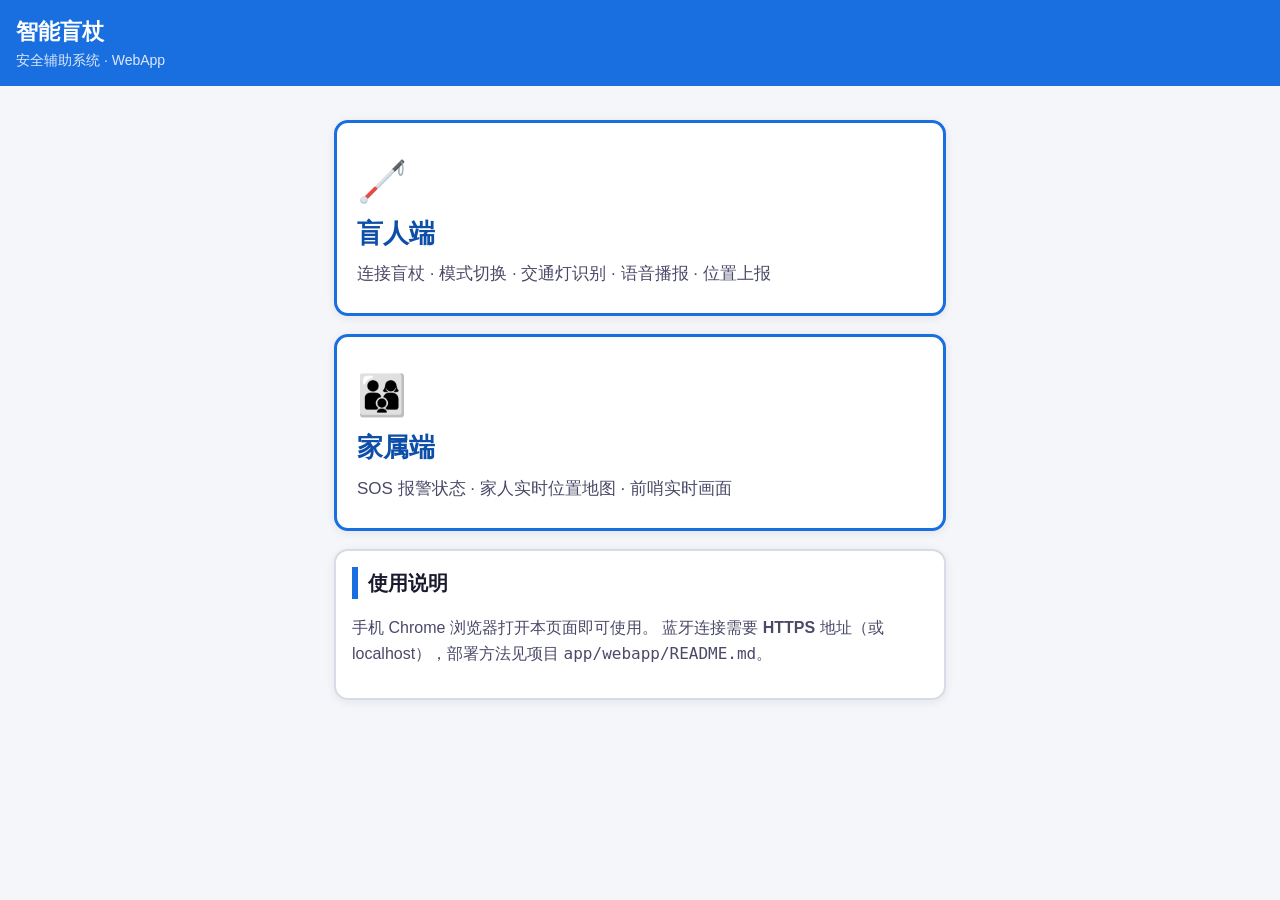
==== app/webapp/index.html @ f55bf278 "feat(app): WebApp 重构落地 + 双端 APK 壳工程（Actions 云编译） - app/webapp: 零依赖纯静态 WebApp（盲人端+家属端，协议 37/37 单测通过） " ====
<!DOCTYPE html>
<html lang="zh-CN">
<head>
  <meta charset="UTF-8">
  <meta name="viewport" content="width=device-width, initial-scale=1.0, viewport-fit=cover">
  <meta name="theme-color" content="#1a6fe0">
  <title>智能盲杖 · App</title>
  <link rel="stylesheet" href="css/app.css">
</head>
<body>
  <header class="app-header">
    <h1>智能盲杖<span class="sub">安全辅助系统 · WebApp</span></h1>
  </header>

  <main class="page">
    <a class="role-entry" href="blind.html" aria-label="进入盲人端">
      <div class="role-icon" aria-hidden="true">🦯</div>
      <div class="role-title">盲人端</div>
      <div class="role-desc">连接盲杖 · 模式切换 · 交通灯识别 · 语音播报 · 位置上报</div>
    </a>

    <a class="role-entry" href="family.html" aria-label="进入家属端">
      <div class="role-icon" aria-hidden="true">👨‍👩‍👦</div>
      <div class="role-title">家属端</div>
      <div class="role-desc">SOS 报警状态 · 家人实时位置地图 · 前哨实时画面</div>
    </a>

    <div class="card">
      <h2>使用说明</h2>
      <p style="font-size:16px;color:var(--c-text-sub)">
        手机 Chrome 浏览器打开本页面即可使用。
        蓝牙连接需要 <b>HTTPS</b> 地址（或 localhost），部署方法见项目
        <code>app/webapp/README.md</code>。
      </p>
    </div>
  </main>

  <div class="toast-area" id="toastArea" aria-live="polite"></div>
</body>
</html>
---- app/webapp/css/app.css ----
/* =============================================================
   app.css — 智能盲杖 WebApp 设计系统
   设计原则（无障碍优先，服务视障用户）：
   1. 超大字体（基础 18px，关键信息 22~34px）
   2. 高对比度配色（WCAG AA+）
   3. 大触控目标（按钮最小 64px 高）
   ============================================================= */

:root {
  --c-bg: #f5f6fa;
  --c-card: #ffffff;
  --c-text: #1a1a2e;
  --c-text-sub: #4a4a68;
  --c-primary: #1a6fe0;
  --c-primary-dark: #0d4fa8;
  --c-success: #0e8a3e;
  --c-warning: #b7791f;
  --c-danger: #cf3030;
  --c-border: #d8dbe6;
  --radius: 14px;
  --shadow: 0 2px 10px rgba(26, 26, 46, .08);
}

* { box-sizing: border-box; -webkit-tap-highlight-color: transparent; }

html, body {
  margin: 0; padding: 0;
  background: var(--c-bg);
  color: var(--c-text);
  font-family: -apple-system, "PingFang SC", "Microsoft YaHei", "Noto Sans SC", sans-serif;
  font-size: 18px;
  line-height: 1.6;
}

/* ---------- 顶部导航 ---------- */
.app-header {
  background: var(--c-primary);
  color: #fff;
  padding: 14px 16px;
  display: flex; align-items: center; justify-content: space-between;
  position: sticky; top: 0; z-index: 10;
}
.app-header h1 { margin: 0; font-size: 22px; font-weight: 700; }
.app-header .sub { font-size: 14px; opacity: .85; display: block; font-weight: 400; }
.back-link {
  color: #fff; text-decoration: none; font-size: 16px;
  border: 2px solid rgba(255,255,255,.6); border-radius: 10px;
  padding: 6px 12px; white-space: nowrap;
}

/* ---------- 主体容器 ---------- */
.page { max-width: 640px; margin: 0 auto; padding: 16px 14px 90px; }

/* ---------- 卡片分区 ---------- */
.card {
  background: var(--c-card);
  border: 2px solid var(--c-border);
  border-radius: var(--radius);
  box-shadow: var(--shadow);
  padding: 16px;
  margin-bottom: 16px;
}
.card h2 {
  margin: 0 0 12px;
  font-size: 20px;
  border-left: 6px solid var(--c-primary);
  padding-left: 10px;
}

/* ---------- 状态行 ---------- */
.row {
  display: flex; align-items: center; justify-content: space-between;
  gap: 10px; padding: 10px 4px;
  border-bottom: 1px dashed var(--c-border);
  min-height: 52px;
}
.row:last-child { border-bottom: none; }
.row .label { color: var(--c-text-sub); font-size: 17px; flex-shrink: 0; }
.row .value { font-size: 22px; font-weight: 700; text-align: right; word-break: break-all; }
.value.ok     { color: var(--c-success); }
.value.warn   { color: var(--c-warning); }
.value.danger { color: var(--c-danger); }
.value.muted  { color: var(--c-text-sub); font-weight: 400; }

/* ---------- 大按钮 ---------- */
.btn {
  display: block; width: 100%;
  min-height: 64px;
  font-size: 20px; font-weight: 700;
  color: var(--c-primary-dark);
  background: #e8f1ff;
  border: 3px solid var(--c-primary);
  border-radius: var(--radius);
  padding: 12px 16px;
  margin: 10px 0;
  cursor: pointer;
  transition: transform .05s ease, background .15s ease;
}
.btn:active { transform: scale(.98); background: #d3e5ff; }
.btn:disabled { opacity: .45; cursor: not-allowed; }
.btn-solid { background: var(--c-primary); color: #fff; }
.btn-solid:active { background: var(--c-primary-dark); }
.btn-danger { color: var(--c-danger); border-color: var(--c-danger); background: #ffecec; }
.btn-danger:active { background: #ffd8d8; }
.btn-success { color: var(--c-success); border-color: var(--c-success); background: #e8f9ef; }

.btn-grid { display: grid; grid-template-columns: 1fr 1fr; gap: 10px; }
.btn-grid .btn { margin: 0; }

/* ---------- 状态徽章 ---------- */
.badge {
  display: inline-block; padding: 6px 14px;
  border-radius: 999px; font-size: 18px; font-weight: 700;
}
.badge.ok     { background: #e8f9ef; color: var(--c-success); border: 2px solid var(--c-success); }
.badge.warn   { background: #fdf3e0; color: var(--c-warning); border: 2px solid var(--c-warning); }
.badge.danger { background: #ffecec; color: var(--c-danger);  border: 2px solid var(--c-danger); }
.badge.muted  { background: #eef0f6; color: var(--c-text-sub); border: 2px solid var(--c-border); }

/* ---------- 通知条（aria-live） ---------- */
.toast-area {
  position: fixed; left: 50%; bottom: 18px; transform: translateX(-50%);
  width: min(92vw, 600px); z-index: 100;
}
.toast {
  padding: 14px 16px; margin-top: 8px;
  border-radius: 12px; font-size: 18px; font-weight: 600;
  box-shadow: 0 4px 16px rgba(0,0,0,.22);
  animation: fadein .2s ease;
}
.toast.info    { background: #17325c; color: #fff; }
.toast.success { background: var(--c-success); color: #fff; }
.toast.warning { background: var(--c-warning); color: #fff; }
.toast.danger  { background: var(--c-danger); color: #fff; }
@keyframes fadein { from { opacity: 0; transform: translateY(8px); } to { opacity: 1; } }

/* ---------- 交通灯结果大展示 ---------- */
.light-box {
  text-align: center; padding: 18px 10px;
  border-radius: var(--radius); border: 3px solid var(--c-border);
  margin-top: 6px;
}
.light-box .light-color { font-size: 34px; font-weight: 800; letter-spacing: 4px; }
.light-box .light-conf  { font-size: 20px; color: var(--c-text-sub); margin-top: 4px; }
.light-box.red    { background: #ffe5e5; border-color: var(--c-danger); }
.light-box.red .light-color { color: var(--c-danger); }
.light-box.yellow { background: #fff6de; border-color: var(--c-warning); }
.light-box.yellow .light-color { color: var(--c-warning); }
.light-box.green  { background: #e3f7ea; border-color: var(--c-success); }
.light-box.green .light-color { color: var(--c-success); }

/* ---------- 家属端地图与画面 ---------- */
.map-wrap {
  height: 380px; border-radius: var(--radius);
  overflow: hidden; border: 2px solid var(--c-border);
}
.snapshot {
  width: 100%; border-radius: var(--radius);
  border: 2px solid var(--c-border); display: block;
  background: #222; min-height: 200px; object-fit: contain;
}
.snapshot.offline { padding: 60px 0; color: #999; background: #2a2a2a; font-size: 18px; text-align: center; }

/* ---------- 首页入口 ---------- */
.role-entry {
  display: block; text-decoration: none; color: inherit;
  background: var(--c-card); border: 3px solid var(--c-primary);
  border-radius: var(--radius); box-shadow: var(--shadow);
  padding: 26px 20px; margin: 18px 0; cursor: pointer;
}
.role-entry:active { transform: scale(.99); }
.role-entry .role-title { font-size: 26px; font-weight: 800; color: var(--c-primary-dark); }
.role-entry .role-desc { font-size: 17px; color: var(--c-text-sub); margin-top: 6px; }
.role-entry .role-icon { font-size: 40px; }

/* ---------- 设置对话框 ---------- */
.dialog-mask {
  position: fixed; inset: 0; background: rgba(0,0,0,.45);
  display: flex; align-items: center; justify-content: center;
  z-index: 200; padding: 14px;
}
.dialog {
  background: #fff; border-radius: var(--radius);
  width: min(96vw, 560px); max-height: 86vh; overflow: auto;
  padding: 18px;
}
.dialog h2 { margin: 0 0 10px; font-size: 20px; }
.dialog label { display: block; font-size: 16px; color: var(--c-text-sub); margin: 12px 0 4px; }
.dialog input[type=text], .dialog input[type=url] {
  width: 100%; font-size: 17px; padding: 10px;
  border: 2px solid var(--c-border); border-radius: 10px;
}

/* ---------- 日志（调试） ---------- */
.log {
  background: #10162a; color: #bfe3c0;
  font-family: Consolas, monospace; font-size: 13px;
  border-radius: 10px; padding: 10px;
  max-height: 180px; overflow: auto;
  white-space: pre-wrap; word-break: break-all;
}

/* 视障放大模式（页面内开关切换 html.font-xlarge） */
html.font-xlarge { font-size: 22px; }
html.font-xlarge .value { font-size: 26px; }
html.font-xlarge .btn { font-size: 23px; }
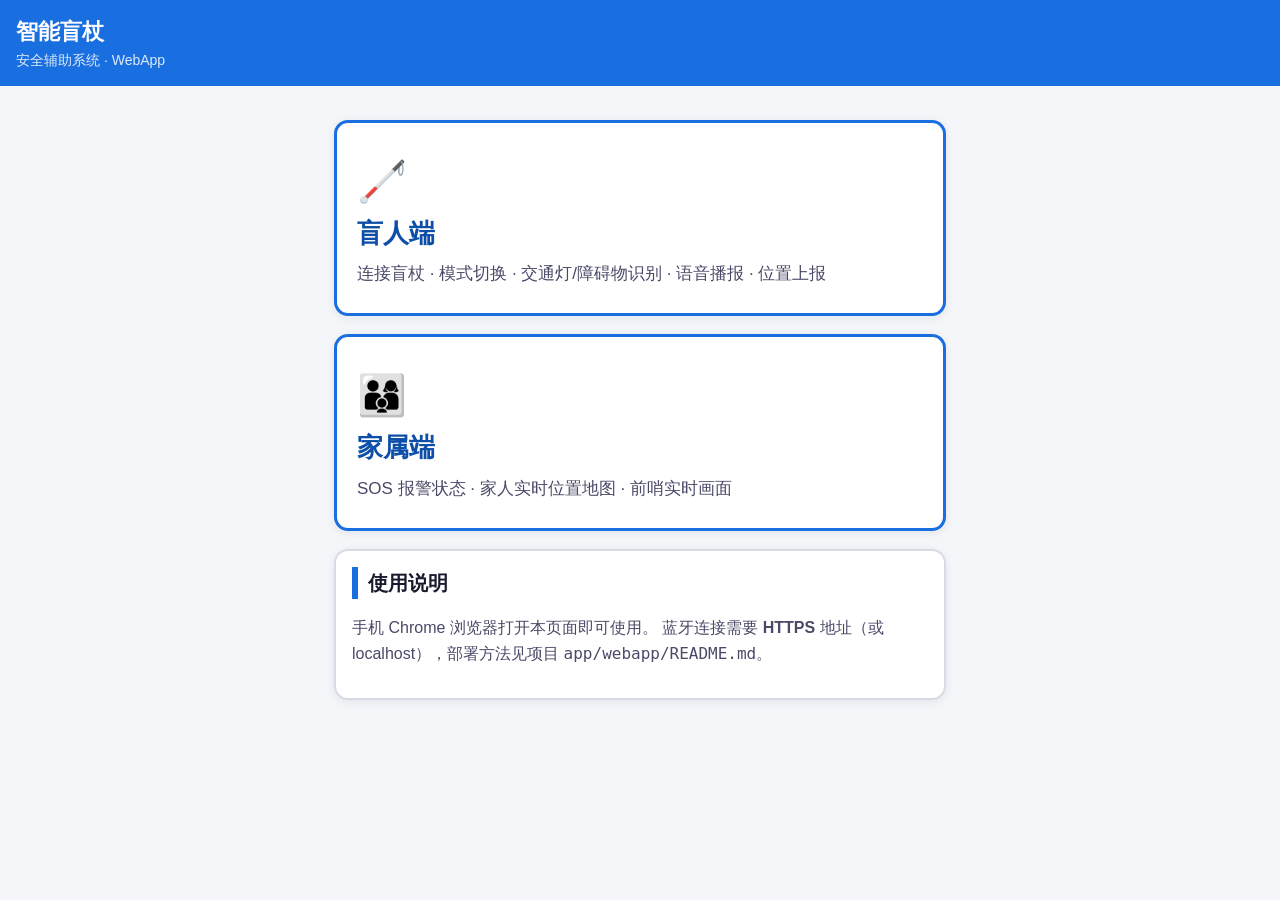
==== commit a754b023: "feat(barrier): 障碍物检测全链路——云端 yolov8s /barrier 接口 + App 解析播报并回传盲杖" ====
--- a/app/webapp/index.html
+++ b/app/webapp/index.html
@@ -16,7 +16,7 @@
     <a class="role-entry" href="blind.html" aria-label="进入盲人端">
       <div class="role-icon" aria-hidden="true">🦯</div>
       <div class="role-title">盲人端</div>
-      <div class="role-desc">连接盲杖 · 模式切换 · 交通灯识别 · 语音播报 · 位置上报</div>
+      <div class="role-desc">连接盲杖 · 模式切换 · 交通灯/障碍物识别 · 语音播报 · 位置上报</div>
     </a>
 
     <a class="role-entry" href="family.html" aria-label="进入家属端">
--- a/app/webapp/css/app.css
+++ b/app/webapp/css/app.css
@@ -149,6 +149,20 @@
 .light-box.green  { background: #e3f7ea; border-color: var(--c-success); }
 .light-box.green .light-color { color: var(--c-success); }
 
+/* ---------- 障碍物检测结果展示 ---------- */
+.barrier-box {
+  text-align: center; padding: 14px 10px;
+  border-radius: var(--radius); border: 3px solid var(--c-border);
+  margin-top: 6px;
+}
+.barrier-box .barrier-summary { font-size: 26px; font-weight: 800; }
+.barrier-box .barrier-counts  { font-size: 17px; color: var(--c-text-sub); margin-top: 6px; }
+.barrier-box .barrier-detail  { font-size: 14px; color: var(--c-text-sub); margin-top: 4px; min-height: 18px; }
+.barrier-box.hit   { background: #fff0e0; border-color: var(--c-warning); }
+.barrier-box.hit .barrier-summary { color: var(--c-warning); }
+.barrier-box.clear { background: #e3f7ea; border-color: var(--c-success); }
+.barrier-box.clear .barrier-summary { color: var(--c-success); }
+
 /* ---------- 家属端地图与画面 ---------- */
 .map-wrap {
   height: 380px; border-radius: var(--radius);
